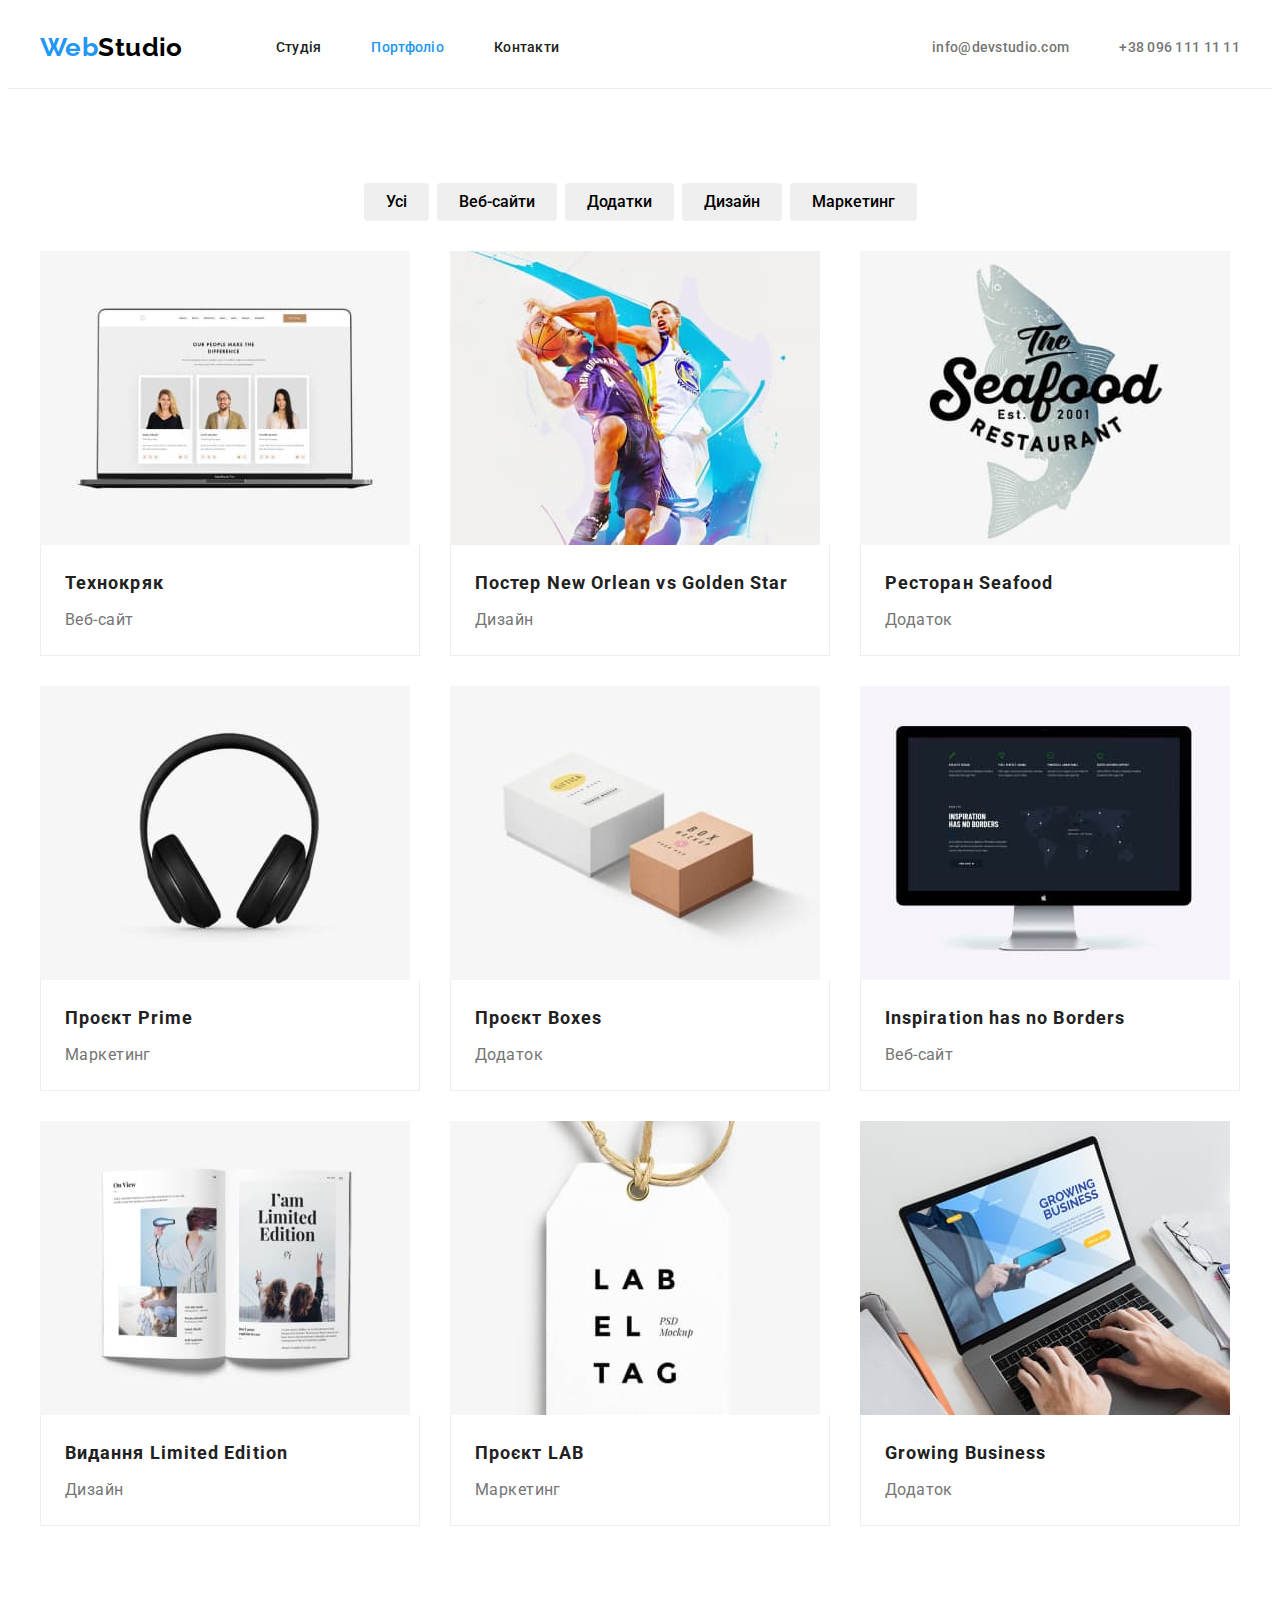
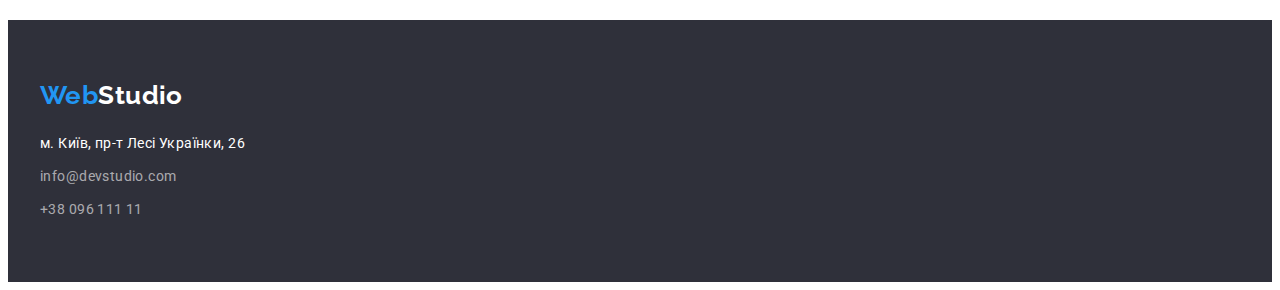
==== portfolio.html @ 11a1ba56 "Initial commit" ====
<!DOCTYPE html>
<html lang="uk">
  <head>
    <meta charset="UTF-8" />
    <meta http-equiv="X-UA-Compatible" content="IE=edge" />
    <meta name="viewport" content="width=device-width, initial-scale=1.0" />
    <title>Портфоліо</title>
    <link
      href="https://fonts.googleapis.com/css2?family=Raleway:wght@700&family=Roboto:wght@400;500;700&display=swap"
      rel="stylesheet"
    />
    <link
      rel="stylesheet"
      href="https://cdnjs.cloudflare.com/ajax/libs/modern-normalize/1.1.0/modern-normalize.min.css"
      integrity="sha512-wpPYUAdjBVSE4KJnH1VR1HeZfpl1ub8YT/NKx4PuQ5NmX2tKuGu6U/JRp5y+Y8XG2tV+wKQpNHVUX03MfMFn9Q=="
      crossorigin="anonymous"
      referrerpolicy="no-referrer"
    />
    <link rel="stylesheet" href="./css/styles.css" />
  </head>
  <body>
    <header class="header">
      <div class="container header-container">
        <nav class="navigation">
          <a class="logo" href="./index.html"
            >Web<span class="logo-header">Studio</span></a
          >
          <ul class="nav-list">
            <li class="nav-item">
              <a class="nav-link" href="./index.html">Студія</a>
            </li>
            <li class="nav-item">
              <a class="nav-link active" href="./portfolio.html">Портфоліо</a>
            </li>
            <li class="nav-item"><a class="nav-link" href="#">Контакти</a></li>
          </ul>
        </nav>

        <ul class="header-contact">
          <li class="header-contact-item">
            <a class="header-contact-link" href="mailto:info@devstudio.com"
              >info@devstudio.com</a
            >
          </li>
          <li class="header-contact-item">
            <a class="header-contact-link" href="tel:+380961111111"
              >+38 096 111 11 11</a
            >
          </li>
        </ul>
      </div>
    </header>

    <main class="portfolio">
      <h1 class="hidden">Портфоліо</h1>
      
      <section class="example section">
        <div class="container">
          <ul class="filter-list">
            <li class="filter-item">
              <button class="filter-btn" type="button">Усі</button>
            </li>
            <li class="filter-item">
              <button class="filter-btn" type="button">Веб-сайти</button>
            </li>
            <li class="filter-item">
              <button class="filter-btn" type="button">Додатки</button>
            </li>
            <li class="filter-item">
              <button class="filter-btn" type="button">Дизайн</button>
            </li>
            <li class="filter-item">
              <button class="filter-btn" type="button">Маркетинг</button>
            </li>
          </ul>
  
          <ul class="gallery">
            <li class="gallery-item">
              <a class="gallery-link" href="#">
                <img
                  class="gallery-img"
                  src="./images/portfolio/portfolio1.jpg"
                  alt="Проєкт сайту Технокряк"
                  width="370"
                  height="294"
                />
                <div class="card-wrapper">
                  <p class="gallery-name">Технокряк</p>
                <p class="gallery-text">Веб-сайт</p>
                </div>
              </a>
            </li>
  
            <li class="gallery-item">
              <a class="gallery-link" href="#">
                <img
                  class="gallery-img"
                  src="./images/portfolio/portfolio2.jpg"
                  alt="Два чоловіки які грають в баскетбол"
                  width="370"
                  height="294"
                />
                <div class="card-wrapper">
                  <p class="gallery-name">Постер New Orlean vs Golden Star</p>
                  <p class="gallery-text">Дизайн</p>
                </div>
                </a>
            </li>
            <li class="gallery-item">
              <a class="gallery-link" href="#">
                <img
                  class="gallery-img"
                  src="./images/portfolio/portfolio3.jpg"
                  alt="Логотип ресторану"
                  width="370"
                  height="294"
                />
                <div class="card-wrapper">
                  <p class="gallery-name">Ресторан Seafood</p>
                <p class="gallery-text">Додаток</p>
                </div>
              </a>
            </li>
            <li class="gallery-item">
              <a class="gallery-link" href="#">
                <img
                  class="gallery-img"
                  src="./images/portfolio/portfolio4.jpg"
                  alt="Геймерські навушники"
                  width="370"
                  height="294"
                />
                <div class="card-wrapper">
                  <p class="gallery-name">Проєкт Prime</p>
                <p class="gallery-text">Маркетинг</p>
                </div>
                
              </a>
            </li>
            <li class="gallery-item">
              <a class="gallery-link" href="#">
                <img
                  class="gallery-img"
                  src="./images/portfolio/portfolio5.jpg"
                  alt="Біла та коричнева коробки"
                  width="370"
                  height="294"
                />
                <div class="card-wrapper">
                  <p class="gallery-name">Проєкт Boxes</p>
                  <p class="gallery-text">Додаток</p>
                </div>
                
              </a>
            </li>
            <li class="gallery-item">
              <a class="gallery-link" href="#">
                <img
                  class="gallery-img"
                  src="./images/portfolio/portfolio6.jpg"
                  alt="Монітор комп'ютера"
                  width="370"
                  height="294"
                />
                <div class="card-wrapper">
                  <p class="gallery-name">Inspiration has no Borders</p>
                  <p class="gallery-text">Веб-сайт</p>
                </div>
                
              </a>
            </li>
            <li class="gallery-item">
              <a class="gallery-link" href="#">
                <img
                  class="gallery-img"
                  src="./images/portfolio/portfolio7.jpg"
                  alt="Видання в розгорнутому вигляді"
                  width="370"
                  height="294"
                />
                <div class="card-wrapper">
                  <p class="gallery-name">Видання Limited Edition</p>
                  <p class="gallery-text">Дизайн</p>
                </div>
                
              </a>
            </li>
            <li class="gallery-item">
              <a class="gallery-link" href="#">
                <img
                  class="gallery-img"
                  src="./images/portfolio/portfolio8.jpg"
                  alt="Ярлик з логотипом компанії"
                  width="370"
                  height="294"
                />
                <div class="card-wrapper">
                  <p class="gallery-name">Проєкт LAB</p>
                  <p class="gallery-text">Маркетинг</p>
                </div>
                
              </a>
            </li>
            <li class="gallery-item">
              <a class="gallery-link" href="#">
                <img
                  class="gallery-img"
                  src="./images/portfolio/portfolio9.jpg"
                  alt="Ноутбук на якому відкритий сайт Growing Business"
                  width="370"
                  height="294"
                />
                <div class="card-wrapper">
                  <p class="gallery-name">Growing Business</p>
                  <p class="gallery-text">Додаток</p>
                </div>
                
              </a>
            </li>
          </ul>
        </div>
      </section>
    </main>

    <footer class="footer">
      <div class="container">
        <a class="logo" href="#">Web<span class="logo-footer">Studio</span></a>
      <address class="address">
        <ul class="address-list">
          <li class="address-item">
            <a class="address-link first" href="#"
              >м. Київ, пр-т Лесі Українки, 26</a
            >
          </li>
          <li class="address-item">
            <a class="address-link" href="mailto:info@devstudio.com"
              >info@devstudio.com</a
            >
          </li>
          <li class="address-item">
            <a class="address-link" href="tel:+3809611111">+38 096 111 11</a>
          </li>
        </ul>
      </address>
      </div>
    </footer>
  </body>
</html>
---- css/styles.css ----
/* Style for Studio */
:root {
  --main-font: "Roboto", sans-serif;
  --secondary-font: "Raleway", sans-serif;
  --primary-text-color: #212121;
  --secondary-text-color: #757575;
  --primary-bg-color: #fff;
  --accent-color: #2196f3;
  --logo-color: #000000;
  --secondary-bg-color: #2f303a;
  --link-color: rgba(255, 255, 255, 0.6);
  --primary-border-color: #ececec;
  --grey-bg-color: #f5f4fa;
  --galery-br-color: #eeeeee;
}
/* 
 *{
  outline: 0.5px solid red;
} 
*/

body {
  font-family: var(--main-font);
  font-size: 14px;
  line-height: 1.71;
  color: var(--primary-text-color);
  letter-spacing: 0.03em;
}

h1,
h2,
h3,
h4,
h5,
h6,
p,
ul {
  margin: 0;
}

ul {
  list-style: none;
  padding: 0;
}

img {
  height: auto;
  display: block;
  max-width: 100%;
}

.container {
  margin: 0 auto;
  padding: 0 15px;
  width: 1200px;
}

.section {
  padding: 94px 0;
}

.benefits.section {
  padding-bottom: 0;
}

.header {
  padding: 24px 0 25px 0;

  border-bottom: 1px solid var(--primary-border-color);
  background-color: var(--primary-bg-color);
}

.header-container {
  display: flex;
  align-items: center;
}

.logo {
  font-family: var(--secondary-font);
  font-weight: 700;
  font-size: 26px;
  line-height: 1.2;
  text-decoration: none;
  color: var(--accent-color);
}

.logo-header {
  color: var(--logo-color);
}

.header-contact {
  display: flex;
  margin-left: auto;
}

.navigation {
  display: flex;
}

.nav-list {
  display: flex;
  align-items: center;
  margin-left: 93px;
}

.nav-item {
  margin-right: 50px;
}

.nav-item:last-child {
  margin-right: 0;
}

/* 
.nav-list .nav-item + .nav-item {
  margin-left: 50px;
} */

.nav-link {
  font-weight: 500;
  line-height: 1.1;
  letter-spacing: 0.02em;
  text-decoration: none;
  color: var(--primary-text-color);
}

.active {
  color: var(--accent-color);
}

.nav-link:focus,
.nav-link:hover {
  color: var(--accent-color);
}

.header-contact-link {
  font-weight: 500;
  line-height: 1.1;
  letter-spacing: 0.02em;
  text-decoration: none;
  color: var(--secondary-text-color);
}

.header-contact-item {
  margin-right: 50px;
}

.header-contact-item:last-child {
  margin-right: 0;
}

.header-contact-link:hover,
.header-contact-link:focus {
  color: var(--accent-color);
}

/*  HERO */

.hero {
  padding: 200px 0;

  background-color: var(--secondary-bg-color);
}

.title {
  margin-bottom: 30px;

  font-weight: 900;
  font-size: 44px;
  line-height: 1.36;
  text-align: center;
  letter-spacing: 0.06em;
  text-transform: uppercase;
  color: var(--primary-bg-color);
}

.hero-button {
  margin: 0 auto;
  padding: 10px 32px;
  border: none;
  border-radius: 4px;

  display: block;
  color: var(--primary-bg-color);
  background-color: var(--accent-color);
  font-weight: 700;
  font-size: 16px;
  line-height: 1.88;
  text-align: center;
  letter-spacing: 0.06em;
  cursor: pointer;
}

.hero-button:focus,
.hero-button:hover {
  color: var(--accent-color);
  background-color: var(--primary-bg-color);
}

.section-title {
  font-weight: 700;
  font-size: 36px;
  line-height: 1.16;
  text-align: center;
  color: var(--primary-text-color);
}

.hidden {
  display: none;
}

.benefits-list {
  display: flex;
}

.benefits-item {
  margin-right: 30px;
}

.benefits-item:last-child {
  margin-right: 0;
}

.benefits-subtitle {
  font-weight: 700;
  line-height: 1.4;

  margin-bottom: 10px;
}

.benefits-description {
  color: var(--secondary-text-color);
}

.about-list {
  display: flex;
  justify-content: center;

  margin-top: 50px;
}

.about-item {
  margin-right: 30px;
}

.about-item:last-child {
  margin-right: 0px;
}

.team {
  background-color: var(--grey-bg-color);
}

.team-list {
  display: flex;
  justify-content: center;
  padding-top: 50px;
  padding-bottom: 50px;
}

.team-item {
  margin-right: 30px;
  padding-bottom: 30px;
  border-radius: 0px 0px 4px 4px;

  background-color: var(--primary-bg-color);
}

.team-item:last-child {
  margin-right: 0;
}

.team-name {
  margin: 30px 0 10px 0;
  text-align: center;

  font-weight: 500;
  font-size: 16px;
  line-height: 1.19;
  color: var(--primary-text-color);
}

.team-position {
  text-align: center;
  font-size: 16px;
  line-height: 1.19;
  color: var(--secondary-text-color);
}

.footer {
  padding: 60px 0;

  background-color: var(--secondary-bg-color);
}

.logo-footer {
  color: var(--primary-bg-color);
}

.address {
  margin-top: 20px;
}

.address-link {
  font-style: normal;
  text-decoration: none;
  color: var(--link-color);
}

.address-item {
  margin-bottom: 9px;
}

.address-item:last-child {
  margin-bottom: 0;
}

.first {
  color: var(--primary-bg-color);
}

.address-link:focus,
.address-link:hover {
  color: var(--accent-color);
}

/* Style for Portfolio */

.filter-list {
  display: flex;
  justify-content: center;
  align-items: center;
}

.filter-item {
  margin-right: 8px;
}

.filter-item:last-child {
  margin-right: 0;
}

.filter-btn {
  border: none;
  border-radius: 4px;
  padding: 6px 22px;

  font-family: var(--main-font);
  font-weight: 500;
  font-size: 16px;
  line-height: 1.62;
  text-align: center;
  cursor: pointer;
}

.filter-btn:focus,
.filter-btn:hover {
  color: var(--primary-bg-color);
  background-color: var(--accent-color);
}

.gallery {
  display: flex;
  flex-wrap: wrap;
}

.gallery-item {
  flex-basis: calc((100% - 60px) / 3);
  margin-right: 30px;
  margin-top: 30px;
}

.gallery-item:nth-child(3n) {
  margin-right: 0;
}

.card-wrapper {
  padding: 20px 24px;
  border-right: 1px solid var(--galery-br-color);
  border-left: 1px solid var(--galery-br-color);
  border-bottom: 1px solid var(--galery-br-color);
}

.gallery-name {
  margin-bottom: 4px;
  font-family: var(--main-font);
  font-weight: 700;
  font-size: 18px;
  line-height: 2;
  letter-spacing: 0.06em;
  color: var(--primary-text-color);
}

.gallery-text {
  font-family: var(--main-font);
  font-size: 16px;
  line-height: 1.88;
  color: var(--secondary-text-color);
}

.gallery-link {
  text-decoration: none;
}
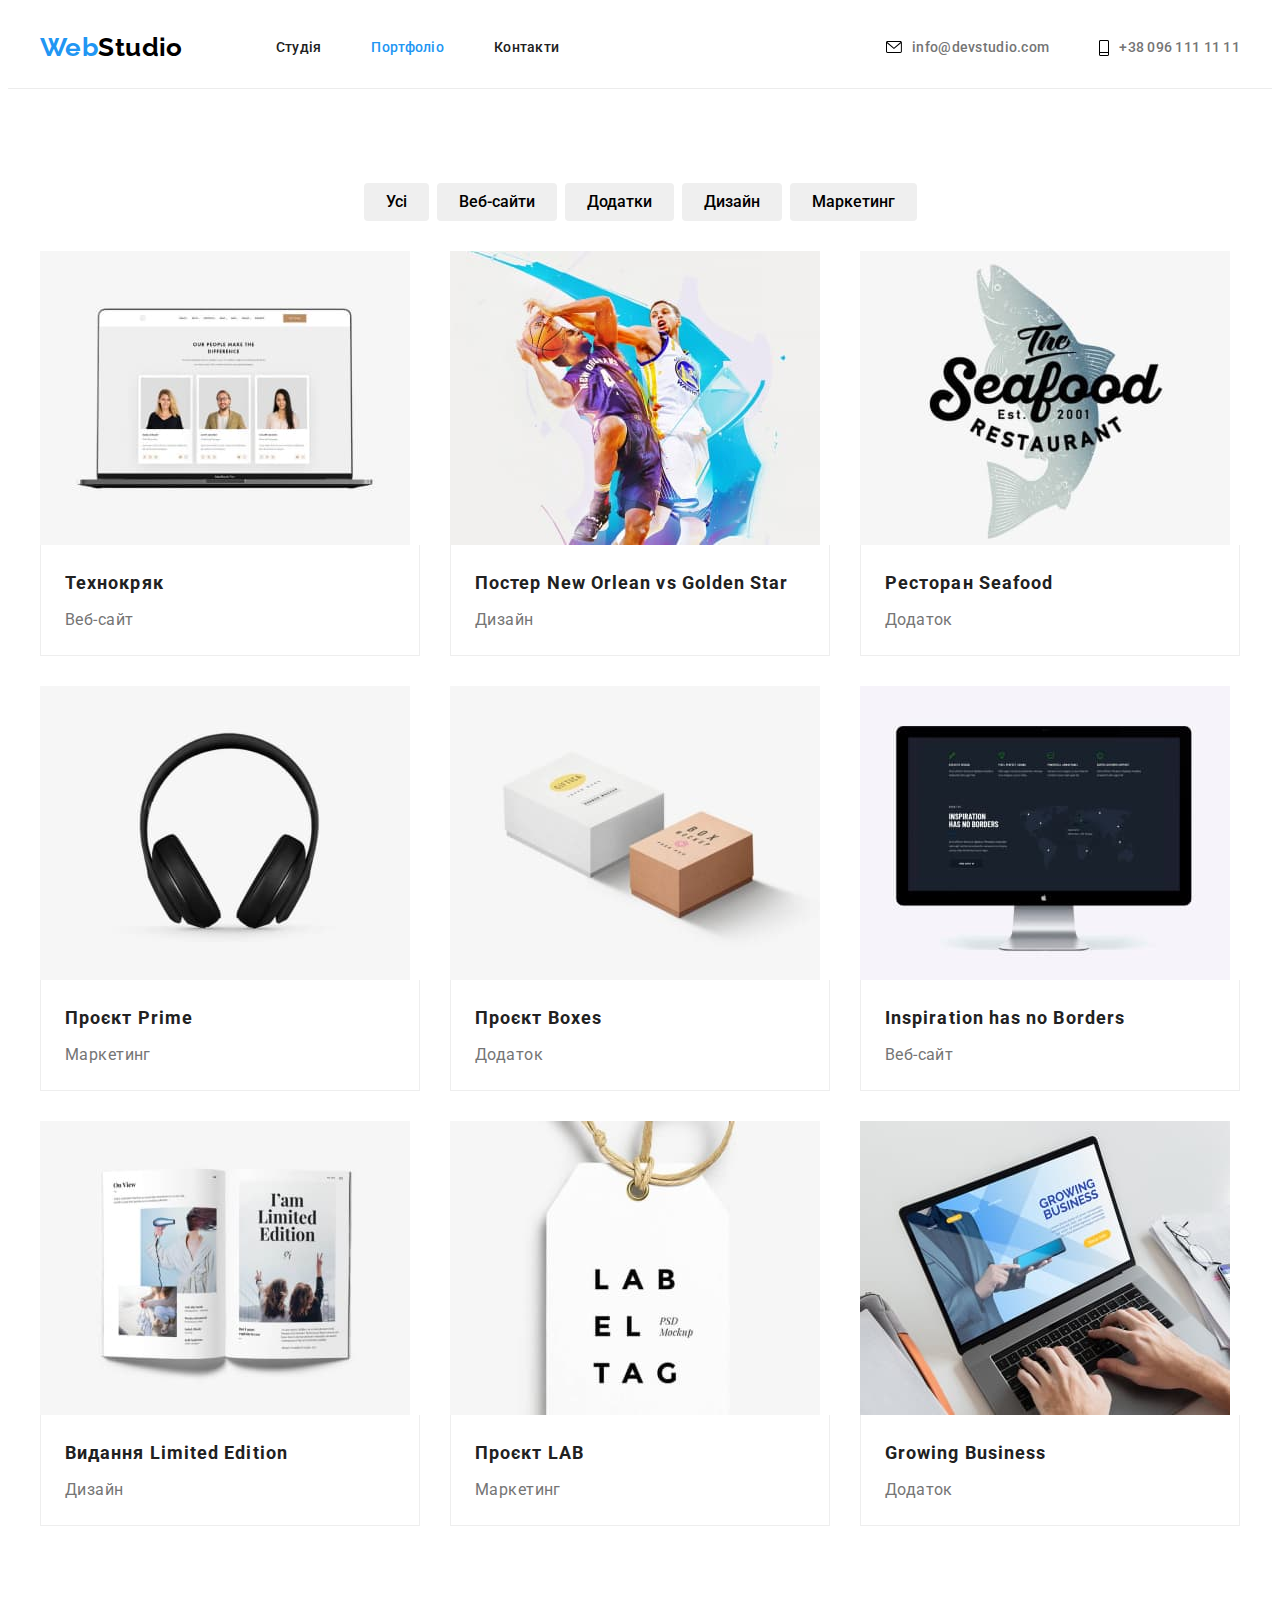
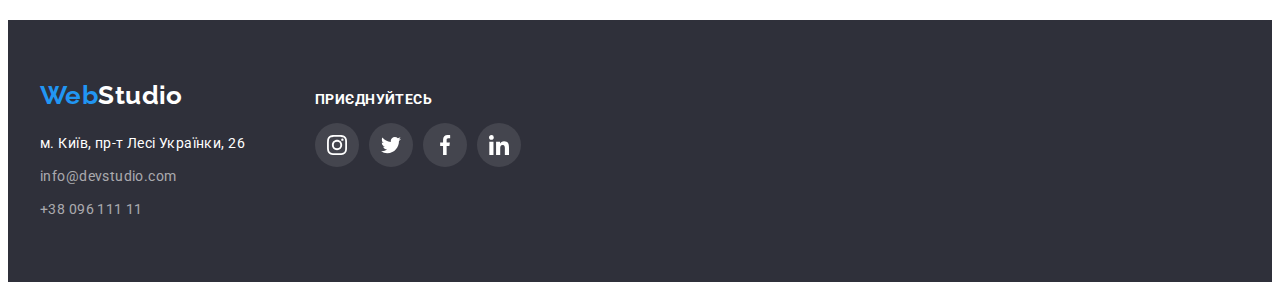
==== commit 787710bb: "Fixed icons" ====
--- a/portfolio.html
+++ b/portfolio.html
@@ -27,7 +27,7 @@
           >
           <ul class="nav-list">
             <li class="nav-item">
-              <a class="nav-link" href="./index.html">Студія</a>
+              <a class="nav-link " href="./index.html">Студія</a>
             </li>
             <li class="nav-item">
               <a class="nav-link active" href="./portfolio.html">Портфоліо</a>
@@ -38,14 +38,20 @@
 
         <ul class="header-contact">
           <li class="header-contact-item">
-            <a class="header-contact-link" href="mailto:info@devstudio.com"
-              >info@devstudio.com</a
-            >
+            <a class="header-contact-link" href="mailto:info@devstudio.com">
+              <svg class="contact-icon" width="16px" height="12px">
+                <use href="./images/sprite.svg#envelope"></use>
+              </svg>
+              info@devstudio.com
+            </a>
           </li>
           <li class="header-contact-item">
-            <a class="header-contact-link" href="tel:+380961111111"
-              >+38 096 111 11 11</a
-            >
+            <a class="header-contact-link" href="tel:+380961111111">
+              <svg class="contact-icon" width="10" height="16">
+                <use href="./images/sprite.svg#phone"></use>
+              </svg>
+              +38 096 111 11 11
+            </a>
           </li>
         </ul>
       </div>
@@ -223,25 +229,64 @@
     </main>
 
     <footer class="footer">
-      <div class="container">
-        <a class="logo" href="#">Web<span class="logo-footer">Studio</span></a>
-      <address class="address">
-        <ul class="address-list">
-          <li class="address-item">
-            <a class="address-link first" href="#"
-              >м. Київ, пр-т Лесі Українки, 26</a
-            >
-          </li>
-          <li class="address-item">
-            <a class="address-link" href="mailto:info@devstudio.com"
-              >info@devstudio.com</a
-            >
-          </li>
-          <li class="address-item">
-            <a class="address-link" href="tel:+3809611111">+38 096 111 11</a>
-          </li>
-        </ul>
-      </address>
+      <div class="container footer-container">
+        <div class="address-container">
+          <a class="logo" href="#"
+            >Web<span class="logo-footer">Studio</span></a
+          >
+          <address class="address">
+            <ul class="address-list">
+              <li class="address-item">
+                <a class="address-link first" href="#"
+                  >м. Київ, пр-т Лесі Українки, 26</a
+                >
+              </li>
+              <li class="address-item">
+                <a class="address-link" href="mailto:info@devstudio.com"
+                  >info@devstudio.com</a
+                >
+              </li>
+              <li class="address-item">
+                <a class="address-link" href="tel:+3809611111"
+                  >+38 096 111 11</a
+                >
+              </li>
+            </ul>
+          </address>
+        </div>
+        <div class="icon-container">
+          <p class="footer-text">приєднуйтесь</p>
+          <ul class="footer-list-icon">
+            <li class="footer-item-icon">
+              <a href="#" class="footer-link-icon">
+                <svg class="footer-icon" width="20" height="20">
+                  <use href="./images/sprite.svg#instagram"></use>
+                </svg>
+              </a>
+            </li>
+            <li class="footer-item-icon">
+              <a href="#" class="footer-link-icon">
+                <svg class="footer-icon" width="20" height="20">
+                  <use href="./images/sprite.svg#twitter"></use>
+                </svg>
+              </a>
+            </li>
+            <li class="footer-item-icon">
+              <a href="#" class="footer-link-icon">
+                <svg class="footer-icon" width="20" height="20">
+                  <use href="./images/sprite.svg#facebook"></use>
+                </svg>
+              </a>
+            </li>
+            <li class="footer-item-icon">
+              <a href="#" class="footer-link-icon">
+                <svg class="footer-icon" width="20" height="20">
+                  <use href="./images/sprite.svg#linkedin"></use>
+                </svg>
+              </a>
+            </li>
+          </ul>
+        </div>
       </div>
     </footer>
   </body>
--- a/css/styles.css
+++ b/css/styles.css
@@ -12,12 +12,8 @@
   --primary-border-color: #ececec;
   --grey-bg-color: #f5f4fa;
   --galery-br-color: #eeeeee;
-}
-/* 
- *{
-  outline: 0.5px solid red;
-} 
-*/
+  --primary-icon-color: #afb1b8;
+}
 
 body {
   font-family: var(--main-font);
@@ -63,6 +59,8 @@
   padding-bottom: 0;
 }
 
+/*HEADER*/
+
 .header {
   padding: 24px 0 25px 0;
 
@@ -134,6 +132,9 @@
 }
 
 .header-contact-link {
+  display: flex;
+  align-items: center;
+
   font-weight: 500;
   line-height: 1.1;
   letter-spacing: 0.02em;
@@ -152,6 +153,11 @@
 .header-contact-link:hover,
 .header-contact-link:focus {
   color: var(--accent-color);
+  fill: var(--accent-color);
+}
+
+.contact-icon {
+  margin-right: 10px;
 }
 
 /*  HERO */
@@ -159,6 +165,13 @@
 .hero {
   padding: 200px 0;
 
+  background-image: linear-gradient(
+      to right,
+      rgba(47, 48, 58, 0.4),
+      rgba(47, 48, 58, 0.4)
+    ),
+    url(../images/background-hero.jpg);
+  background-position: center;
   background-color: var(--secondary-bg-color);
 }
 
@@ -205,6 +218,8 @@
   color: var(--primary-text-color);
 }
 
+/* BENEFITS */
+
 .hidden {
   display: none;
 }
@@ -219,6 +234,18 @@
 
 .benefits-item:last-child {
   margin-right: 0;
+}
+
+.benefits-icon-section {
+  display: flex;
+  justify-content: center;
+  align-items: center;
+  border-radius: 4px;
+
+  width: 270px;
+  height: 120px;
+  margin-bottom: 30px;
+  background-color: var(--grey-bg-color);
 }
 
 .benefits-subtitle {
@@ -231,6 +258,8 @@
 .benefits-description {
   color: var(--secondary-text-color);
 }
+
+/* ABOUT */
 
 .about-list {
   display: flex;
@@ -264,6 +293,8 @@
   border-radius: 0px 0px 4px 4px;
 
   background-color: var(--primary-bg-color);
+  box-shadow: 0px 1px 3px rgba(0, 0, 0, 0.12), 0px 1px 1px rgba(0, 0, 0, 0.14),
+    0px 2px 1px rgba(0, 0, 0, 0.2);
 }
 
 .team-item:last-child {
@@ -287,6 +318,86 @@
   color: var(--secondary-text-color);
 }
 
+.team-list-icon {
+  display: flex;
+  justify-content: center;
+  margin-top: 16px;
+}
+
+.team-link-icon {
+  display: flex;
+  justify-content: center;
+  align-items: center;
+  border-radius: 50%;
+
+  width: 44px;
+  height: 44px;
+  color: var(--primary-icon-color);
+}
+
+.team-item-icon {
+  margin-right: 10px;
+}
+
+.team-item-icon:last-child {
+  margin-right: 0;
+}
+
+.team-link-icon:hover,
+.team-link-icon:focus {
+  background-color: var(--accent-color);
+}
+
+.team-link-icon:hover .team-icon,
+.team-link-icon:focus .team-icon {
+  fill: var(--primary-bg-color);
+}
+
+.team-icon {
+  fill: var(--primary-icon-color);
+}
+
+/* CLIENTS */
+
+.clients-list {
+  display: flex;
+  margin-top: 50px;
+}
+
+.clients-item {
+  flex-basis: calc((100% - 150px) / 6);
+  height: 92px;
+  margin-right: 30px;
+}
+
+.clients-item:last-child {
+  margin-right: 0;
+}
+
+.clients-link:hover .clients-icon,
+.clients-link:focus .clients-icon {
+  fill: var(--accent-color);
+}
+
+.clients-link {
+  justify-content: center;
+  display: flex;
+  align-items: center;
+  width: 100%;
+  height: 100%;
+  border: solid 1px var(--primary-icon-color);
+  border-radius: 4px;
+}
+
+.clients-link:hover,
+.clients-link:focus {
+  border: solid 1px var(--accent-color);
+}
+
+.clients-icon {
+  fill: var(--primary-icon-color);
+}
+
 .footer {
   padding: 60px 0;
 
@@ -322,6 +433,58 @@
 .address-link:focus,
 .address-link:hover {
   color: var(--accent-color);
+}
+
+.footer-container {
+  display: flex;
+  align-items: baseline;
+}
+
+.address-container {
+  margin-right: 70px;
+}
+
+.footer-text {
+  font-weight: 700;
+  line-height: 16px;
+  text-transform: uppercase;
+
+  color: var(--primary-bg-color);
+}
+
+.footer-list-icon {
+  display: flex;
+  justify-content: center;
+  margin-top: 16px;
+}
+
+.footer-link-icon {
+  display: flex;
+  justify-content: center;
+  align-items: center;
+  border-radius: 50%;
+
+  width: 44px;
+  height: 44px;
+  background-color: rgba(255, 255, 255, 0.1);
+}
+
+.footer-item-icon {
+  margin-right: 10px;
+}
+
+.footer-item-icon:last-child {
+  margin-right: 0;
+}
+
+.footer-link-icon:hover,
+.footer-link-icon:focus {
+  background-color: var(--accent-color);
+  fill: var(--primary-bg-color);
+}
+
+.footer-icon {
+  fill: var(--primary-bg-color);
 }
 
 /* Style for Portfolio */
@@ -372,6 +535,12 @@
 
 .gallery-item:nth-child(3n) {
   margin-right: 0;
+}
+
+.gallery-item:hover,
+.gallery-item:focus {
+  box-shadow: 0px 1px 1px rgba(0, 0, 0, 0.12), 0px 4px 4px rgba(0, 0, 0, 0.06),
+    1px 4px 6px rgba(0, 0, 0, 0.16);
 }
 
 .card-wrapper {
